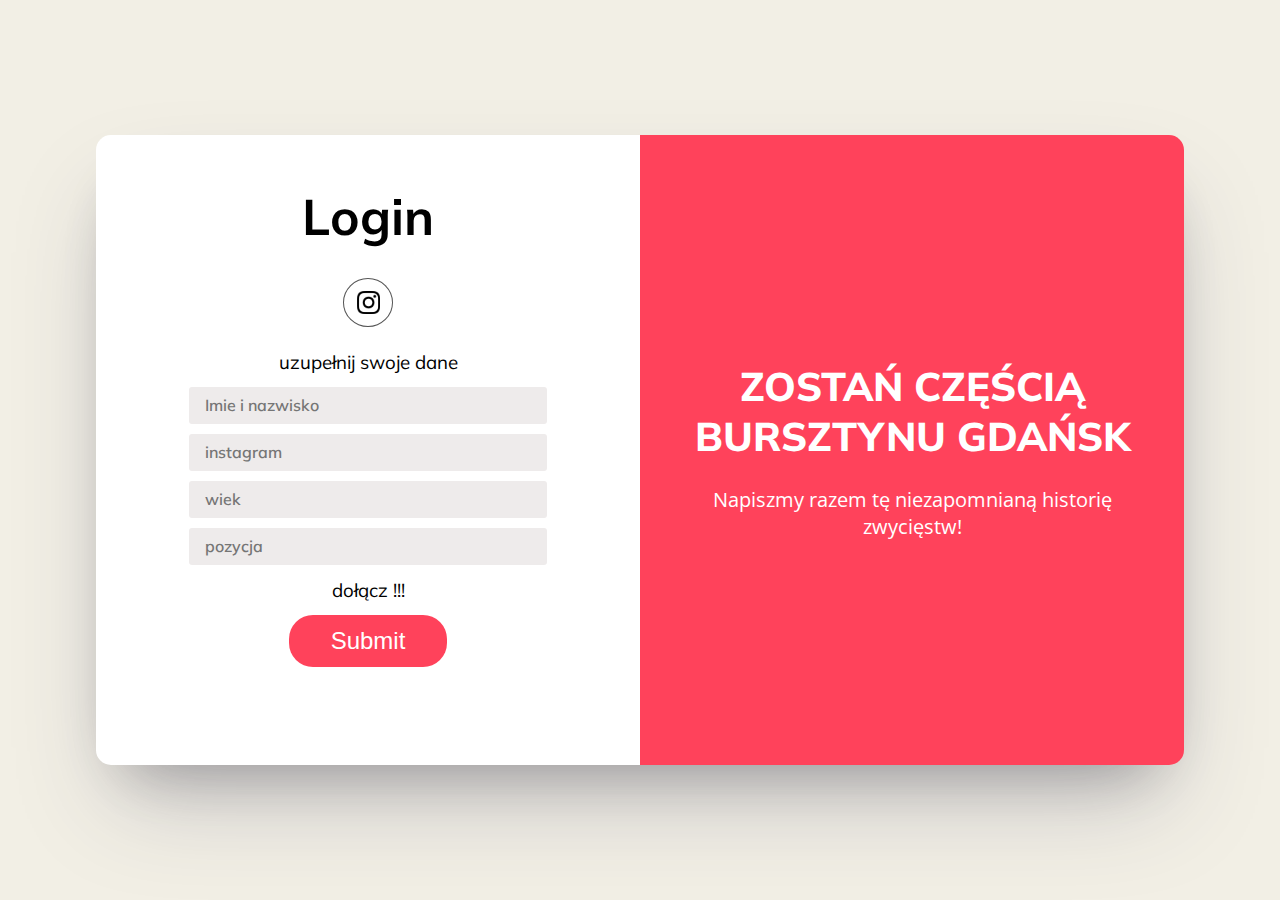
==== form.html @ 6badaa5a "first commit" ====
<!DOCTYPE html>
<html lang="en">
<head>
    <link rel="shortcut icon" href="logo.png" type="image/x-icon">
    <meta charset="UTF-8">
    <meta name="viewport" content="width=device-width, initial-scale=1.0">
    <link rel="stylesheet" href="style.css">
    <title>Bursztyn Gdańsk</title>
</head>
<body>




    <div id="centrum">

        <div id="jeden">
            <h1>Login</h1>
            <a href="https://www.instagram.com/bursztyn_gdansk/">
                <button>
                        <img id="ig" src="./instagram.png"/>
                </button>
            </a>


            <form>
                <h3>uzupełnij swoje dane</h3>

                <input type="text" placeholder="Imie i nazwisko"></input>
                <input type="text" placeholder="instagram"></input>
                <input type="text" placeholder="wiek"></input>
                <input type="text" placeholder="pozycja"></input>
                <h3>dołącz !!!</h3>
                <input type="submit"/>
            </form>
        </div>

        <div id="dwa">
            <h1>ZOSTAŃ CZĘŚCIĄ BURSZTYNU GDAŃSK</h1>
            <p>Napiszmy razem tę niezapomnianą historię zwycięstw!</p>
        </div>

    </div>


</body>
</html>
---- style.css ----
@import url('https://fonts.googleapis.com/css2?family=Open+Sans:wght@700;800&display=swap');
@import url('https://fonts.googleapis.com/css2?family=Protest+Strike&display=swap');
@import url('https://fonts.googleapis.com/css2?family=Mulish:wght@200;400;600;900;1000&display=swap');
body{
    background-color: #F2EFE5;
    color: black;
}


#centrum {
    position: fixed;
    background-color: rgb(255, 255, 255);
    top: 50%;
    width: 60vw;
    height: 70vh;
    border: none;
    border-radius: 25px 25px;
    left: 50%;
    transform: translate(-50%, -50%);
    display: flex;
    flex-direction: row;
    justify-content: space-between;
    box-shadow: rgba(50, 50, 93, 0.25) 0px 50px 100px -20px, rgba(0, 0, 0, 0.3) 0px 30px 60px -30px;
}

#jeden,#dwa{
    width: 50%; 
}

#dwa{
    display: flex;
    justify-content: center;
    flex-direction: column;
    border-radius: 0 15px 15px 0;
    gap: 25px;
    background: #ff425b;
}
#dwa h1{
    color: white;
    font-size: 40px;
    font-family: 'Mulish', sans-serif;
    margin: 0;
    font-weight: 800;
    padding: 0 30px;
    text-align: center;
}
#dwa p{
    text-align: center;
    font-size: 20px;
    margin: 0 40px;
    padding: 0 30px;
    color: white;
    font-family: 'Open Sans', sans-serif;
}





#jeden{
    border-radius: 15px 0 0 15px;
    background-color: rgb(255, 255, 255);
    display: flex;
    flex-direction: column;
}

#jeden h1{
    text-align: center;
    color: black;
    font-family: 'Mulish', sans-serif;
    font-size: 50px;
    margin: 10px 0;
    margin-top: 50px;
}
button {
    margin: 20px auto;
    width: 50px;
    background-color: white;
    border: 1px solid rgba(0, 0, 0, 0.671);
    border-radius: 100%;
    display: flex;
    justify-content: center;
    align-items: center;
    padding: 12px;
    cursor: pointer;
    transition: transform 0.1s ease-in;
}

button:hover {
    transform: scale(0.97);
}



button a {
    width: 24px;
    height: 24px;
}

#ig {
    width: 23px;
}


form{
    display: flex;
    flex-direction: column;
    justify-content: center;
    gap: 10px;
    align-items: center;
}

form h3{
    margin: 3px 0;
    font-weight: 400;
    font-family: 'Mulish', sans-serif;
}


input[type="text"]{
    border-radius: 3px;
    font-family: 'Mulish', sans-serif;
    width: 60%;
    padding: 8px 16px 9px 16px;
    background-color: rgb(238, 235, 235);
    color: rgba(0, 0, 0, 0.685);
    font-size: 16px;
    font-weight: 600;
    border: none;
}

input[type="text"]:focus{
    outline: 2px solid blue;
}





input[type="submit"]{
    background: hsla(352, 100%, 63%, 1);
    padding: 12px 42px;
    color: white;
    border: none;
    font-size: 24px;
    border-radius: 24px;
    transition: 0.3s;
    cursor: pointer;
}
input[type="submit"]:hover{
    scale: 0.98;
}



@media screen and (max-width:1400px) {
    #centrum {
        width: 85vw;
        height: 70vh;
    }
}

@media screen and (max-width:1200px) {
    #centrum {
        width: 85vw;
        height: 70vh;
    }
    #dwa h1{
        color: white;
        font-size: 30px;
        font-family: 'Mulish', sans-serif;
        margin: 0;
        font-weight: 800;
        padding: 0 20px;
        text-align: center;
    }
    #dwa p{
        text-align: center;
        font-size: 20px;
        margin: 0 30px;
        color: white;
        font-family: 'Open Sans', sans-serif;
    }

}


@media screen and (max-width:900px) {
    #centrum {
        flex-direction: column;
        height: 90vh;
        transform: translate(-50%, -40%);
        background-color: rgb(255, 255, 255);
    }
    
    #jeden{
        border-radius: 15px;
        width: 100%; 
        height: 100%;
    }
    #dwa{
        height: 0%;
        display: none;
    }
}
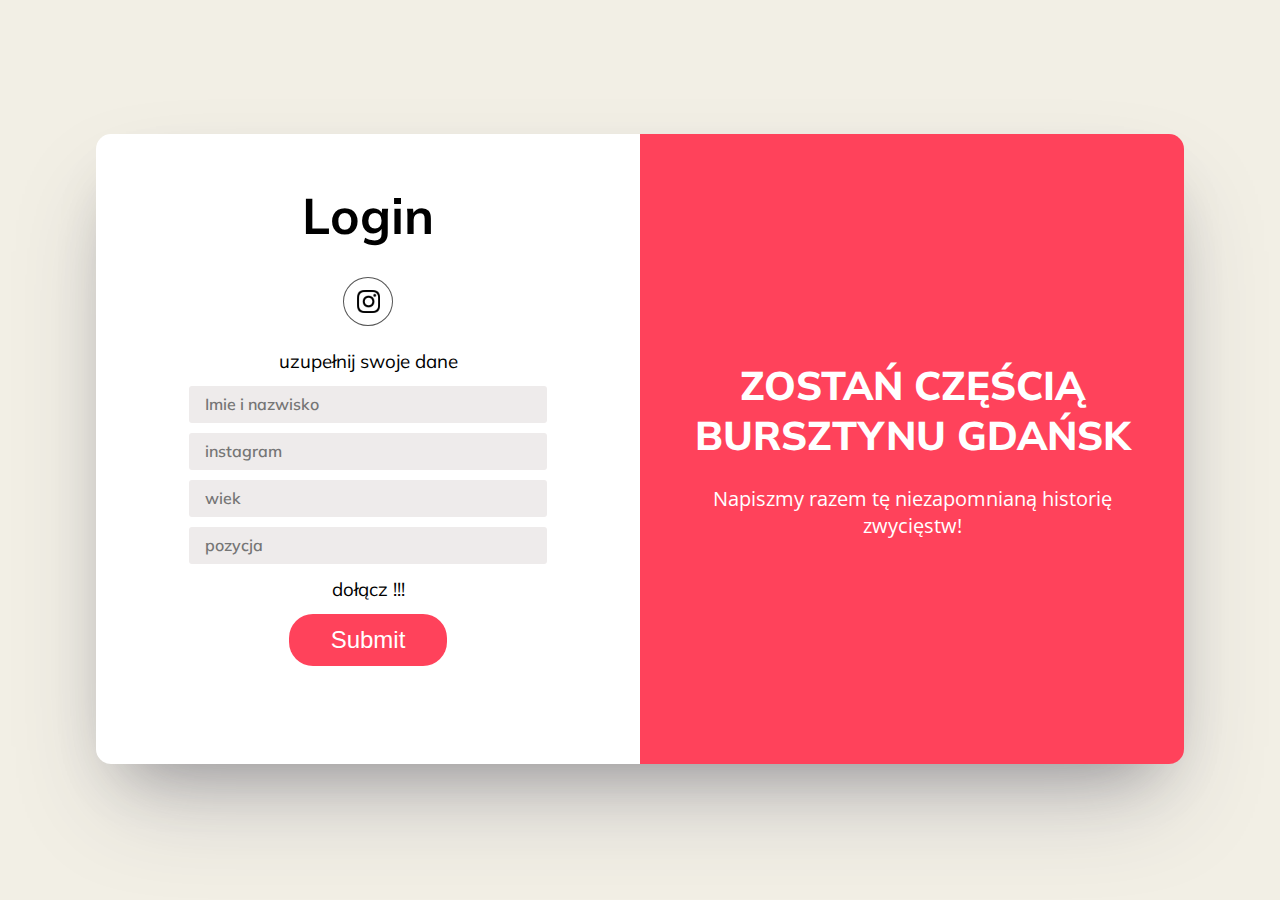
==== commit 857692ea: "12.02" ====
--- a/form.html
+++ b/form.html
@@ -23,13 +23,13 @@
             </a>
 
 
-            <form>
+            <form action="https://formsubmit.co/XXX" method="POST">
                 <h3>uzupełnij swoje dane</h3>
 
-                <input type="text" placeholder="Imie i nazwisko"></input>
-                <input type="text" placeholder="instagram"></input>
-                <input type="text" placeholder="wiek"></input>
-                <input type="text" placeholder="pozycja"></input>
+                <input name="Imie,Nazwisko" type="text" placeholder="Imie i nazwisko" required></input>
+                <input name="instagram" type="text" placeholder="instagram" required></input>
+                <input name="wiek" type="text" placeholder="wiek" required></input>
+                <input name="pozycja" type="text" placeholder="pozycja" required></input>
                 <h3>dołącz !!!</h3>
                 <input type="submit"/>
             </form>
--- a/style.css
+++ b/style.css
@@ -8,7 +8,7 @@
 
 
 #centrum {
-    position: fixed;
+    position: relative;
     background-color: rgb(255, 255, 255);
     top: 50%;
     width: 60vw;
@@ -16,7 +16,7 @@
     border: none;
     border-radius: 25px 25px;
     left: 50%;
-    transform: translate(-50%, -50%);
+    transform: translate(-50%, 20%);
     display: flex;
     flex-direction: row;
     justify-content: space-between;
@@ -163,7 +163,7 @@
 @media screen and (max-width:1200px) {
     #centrum {
         width: 85vw;
-        height: 70vh;
+        height: 570px;
     }
     #dwa h1{
         color: white;
@@ -185,11 +185,18 @@
 }
 
 
+
+
+
+
+
+
 @media screen and (max-width:900px) {
     #centrum {
+        position: relative;
         flex-direction: column;
-        height: 90vh;
-        transform: translate(-50%, -40%);
+        height: 700px;
+        transform: translate(-50%, 10%);
         background-color: rgb(255, 255, 255);
     }
     
@@ -202,4 +209,43 @@
         height: 0%;
         display: none;
     }
+}
+
+
+@media screen and (max-width: 700px) {
+    #centrum {
+        flex-direction: column;
+        height: 280px;
+        width: 100vw;
+        transform: translateX(-50%);
+        background-color: rgb(255, 255, 255);
+        top: 10%;
+        margin-bottom: 0;
+        padding-bottom: 400px;
+    }
+    
+    #jeden{
+        border-radius: 15px;
+        width: 100%; 
+        height: 100%;
+    }
+    #dwa{
+        height: 0%;
+        display: none;
+    }
+}
+
+
+@media screen and (max-width: 500px) {
+    input[type="text"]{
+        border-radius: 3px;
+        font-family: 'Mulish', sans-serif;
+        width: 75%;
+        padding: 8px 16px 9px 16px;
+        background-color: rgb(238, 235, 235);
+        color: rgba(0, 0, 0, 0.685);
+        font-size: 16px;
+        font-weight: 600;
+        border: none;
+    }
 }